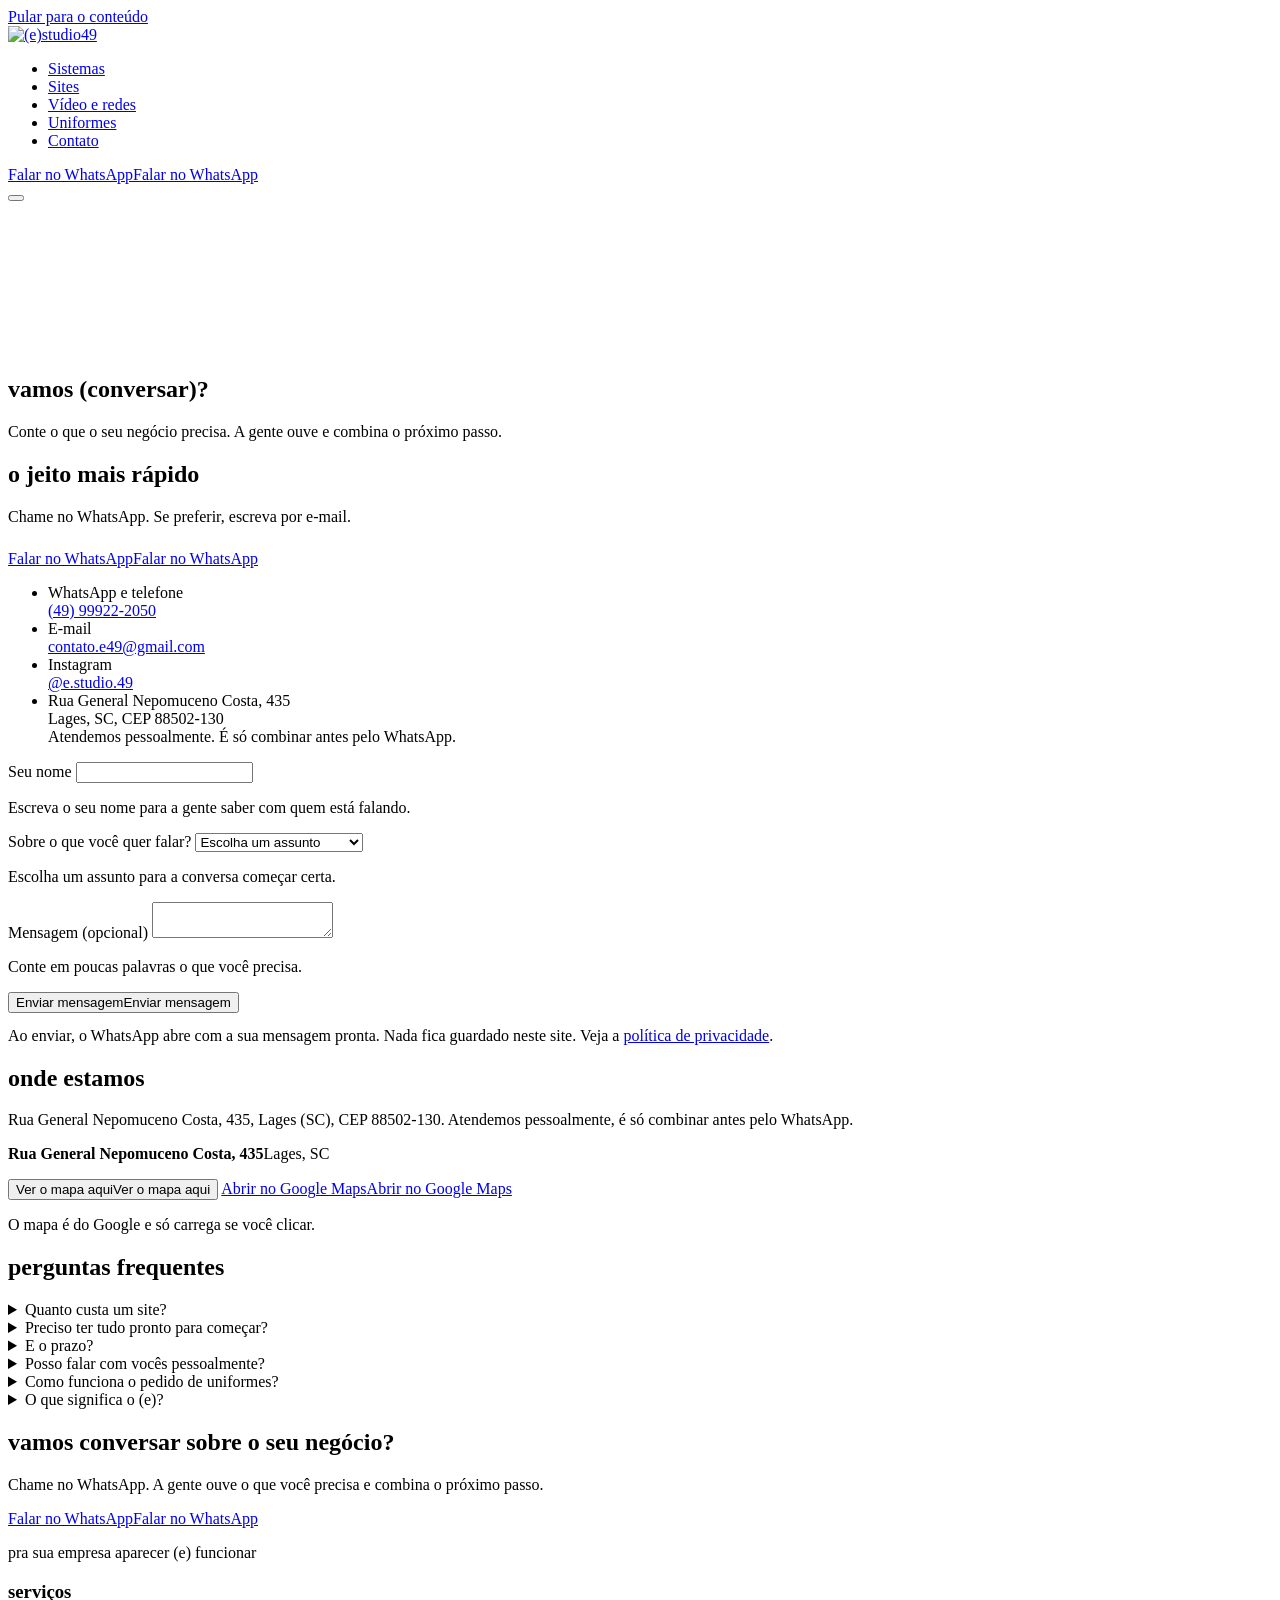
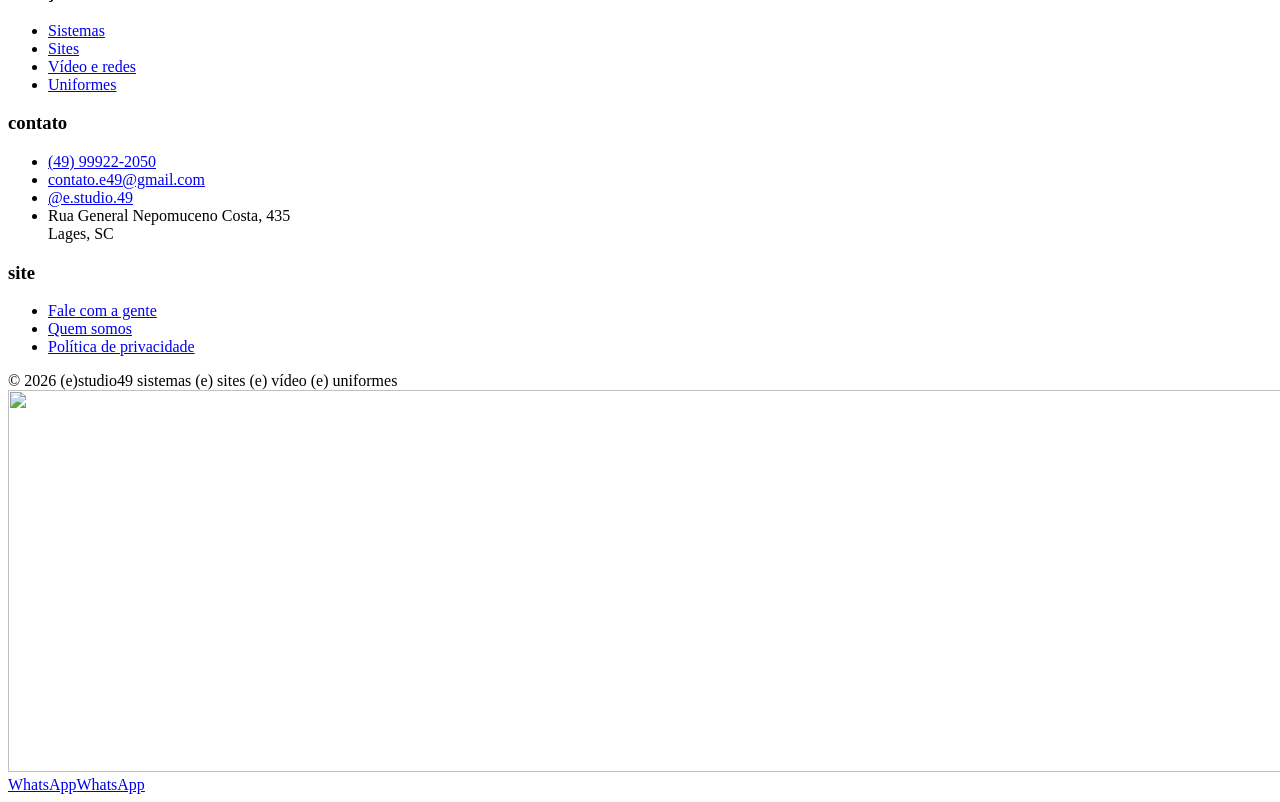
==== contato/index.html @ b7e78e94 "Atualiza o site (2026-11-06 18:24)" ====
<!doctype html>
<html lang="pt-BR">
<head>
<meta charset="utf-8">
<meta name="viewport" content="width=device-width, initial-scale=1">
<title>Fale com a (e)studio49 | WhatsApp, e-mail e Lages (SC)</title>
<meta name="description" content="Fale com a (e)studio49 pelo WhatsApp (49) 99922-2050 ou visite: Rua General Nepomuceno Costa, 435, Lages (SC). Atendimento combinado antes.">
<link rel="canonical" href="https://estudio49.com.br/contato/">
<meta name="theme-color" content="#1C2A3A">
<meta name="color-scheme" content="light">
<meta property="og:type" content="website">
<meta property="og:locale" content="pt_BR">
<meta property="og:site_name" content="(e)studio49">
<meta property="og:title" content="Fale com a (e)studio49 | WhatsApp, e-mail e Lages (SC)">
<meta property="og:description" content="Fale com a (e)studio49 pelo WhatsApp (49) 99922-2050 ou visite: Rua General Nepomuceno Costa, 435, Lages (SC). Atendimento combinado antes.">
<meta property="og:url" content="https://estudio49.com.br/contato/">
<meta property="og:image" content="https://estudio49.com.br/assets/og.png">
<meta property="og:image:width" content="1200">
<meta property="og:image:height" content="630">
<meta name="twitter:card" content="summary_large_image">
<link rel="icon" type="image/svg+xml" href="../assets/logo/e49-simbolo-etiqueta.svg">
<link rel="icon" type="image/png" href="../assets/e49-simbolo-etiqueta.png">
<link rel="apple-touch-icon" href="../assets/e49-simbolo-etiqueta.png">
<link rel="preload" href="../assets/fonts/unbounded-var.woff2" as="font" type="font/woff2" crossorigin>
<link rel="preload" href="../assets/fonts/figtree-var.woff2" as="font" type="font/woff2" crossorigin>
<link rel="stylesheet" href="../css/style.css">
<script>(function(){var d=document.documentElement;d.className+=' js';try{if(!matchMedia('(prefers-reduced-motion: reduce)').matches){if(sessionStorage.getItem('e49tr')){d.className+=' tr-cover'}else if(document.querySelector('meta[name=\"e49-home\"]')&&!sessionStorage.getItem('e49intro')){d.className+=' intro-cover'}}}catch(e){}})()</script>

</head>
<body>
<a class="skip" href="#main">Pular para o conteúdo</a>
<header class="header">
  <div class="hbar">
    <a class="logo" href="../" aria-label="(e)studio49, página inicial"><img src="../assets/logo/e49-horizontal-negativo.svg" alt="(e)studio49" width="124" height="32"></a>
    <nav class="nav" id="menu" aria-label="Principal">
      <ul class="nav-list">
        <li><a href="../sistemas/">Sistemas</a></li>
        <li><a href="../sites/">Sites</a></li>
        <li><a href="../video-e-fotos/">Vídeo e redes</a></li>
        <li><a href="../uniformes/">Uniformes</a></li>
        <li><a href="../contato/" aria-current="page">Contato</a></li>
      </ul>
      <a class="btn btn-main nav-cta" href="https://wa.me/5549999222050?text=Oi!%20Vim%20pelo%20site%20da%20(e)studio49%20e%20quero%20conversar%20sobre%20o%20meu%20neg%C3%B3cio." target="_blank" rel="noopener"><span class="ic ic-whatsapp" aria-hidden="true"></span>Falar no WhatsApp</a>
    </nav>
    <button class="menu-btn" type="button" aria-controls="menu" aria-expanded="false" aria-label="Abrir menu"><span class="ham" aria-hidden="true"><i></i><i></i></span></button>
  </div>
</header>
<div class="trail" aria-hidden="true"><svg xmlns="http://www.w3.org/2000/svg"><path class="t-line" d="M0 0"/></svg></div>
<main id="main">
<section class="page-hero">
  <div class="slash" aria-hidden="true"></div>
  <div class="wrap">
    <h1>vamos <span class="par">(</span>conversar<span class="par">)</span>?</h1>
    <p class="lead">Conte o que o seu negócio precisa. A gente ouve e combina o próximo passo.</p>
  </div>
</section>

<section class="sec-tight">
  <div class="wrap contact">
    <div class="rv">
      <h2 class="h-1">o jeito mais rápido</h2>
      <p class="lead" style="margin-top:16px">Chame no WhatsApp. Se preferir, escreva por e-mail.</p>
      <p style="margin-top:24px"><a class="btn btn-main" href="https://wa.me/5549999222050?text=Oi!%20Vim%20pelo%20site%20da%20(e)studio49%20e%20quero%20conversar%20sobre%20o%20meu%20neg%C3%B3cio." target="_blank" rel="noopener"><span class="ic ic-whatsapp" aria-hidden="true"></span>Falar no WhatsApp</a></p>
      <ul class="ct-list">
        <li><span class="ic ic-phone" aria-hidden="true"></span><span>WhatsApp e telefone<br><a href="https://wa.me/5549999222050?text=Oi!%20Vim%20pelo%20site%20da%20(e)studio49%20e%20quero%20conversar%20sobre%20o%20meu%20neg%C3%B3cio." target="_blank" rel="noopener">(49) 99922-2050</a></span></li>
        <li><span class="ic ic-mail" aria-hidden="true"></span><span>E-mail<br><a href="mailto:contato.e49@gmail.com">contato.e49@gmail.com</a></span></li>
        <li><span class="ic ic-instagram" aria-hidden="true"></span><span>Instagram<br><a href="https://www.instagram.com/e.studio.49/" target="_blank" rel="noopener">@e.studio.49</a></span></li>
        <li><span class="ic ic-pin" aria-hidden="true"></span><span><span class="nw">Rua General Nepomuceno Costa, 435</span><br>Lages, SC, CEP 88502-130<br>Atendemos pessoalmente. É só combinar antes pelo WhatsApp.</span></li>
      </ul>
    </div>
    <form class="form rv" id="contact-form" novalidate>
      <div class="fld">
        <label for="nome">Seu nome</label>
        <input id="nome" name="nome" type="text" autocomplete="name" required>
        <p class="err" role="alert">Escreva o seu nome para a gente saber com quem está falando.</p>
      </div>
      <div class="fld">
        <label for="assunto">Sobre o que você quer falar?</label>
        <select id="assunto" name="assunto" required>
          <option value="">Escolha um assunto</option>
          <option>Sistemas</option>
          <option>Sites</option>
          <option>Vídeo, fotos e Instagram</option>
          <option>Uniformes</option>
          <option>Outro assunto</option>
        </select>
        <p class="err" role="alert">Escolha um assunto para a conversa começar certa.</p>
      </div>
      <div class="fld">
        <label for="mensagem">Mensagem (opcional)</label>
        <textarea id="mensagem" name="mensagem"></textarea>
        <p class="hint">Conte em poucas palavras o que você precisa.</p>
      </div>
      <div>
        <button class="btn btn-main" type="submit"><span class="ic ic-whatsapp" aria-hidden="true"></span>Enviar mensagem</button>
        <p class="hint" style="margin-top:14px">Ao enviar, o WhatsApp abre com a sua mensagem pronta. Nada fica guardado neste site. Veja a <a href="../privacidade/">política de privacidade</a>.</p>
      </div>
    </form>
  </div>
</section>

<section class="sec-tight" id="mapa">
  <div class="wrap">
    <div class="sec-head rv">
      <h2 class="h-1">onde estamos</h2>
      <p class="lead">Rua General Nepomuceno Costa, 435, Lages (SC), CEP 88502-130. Atendemos pessoalmente, é só combinar antes pelo WhatsApp.</p>
    </div>
    <div class="map rv" id="map" data-src="https://www.google.com/maps?q=Rua+General+Nepomuceno+Costa,+435,+Lages+-+SC&amp;output=embed">
      <div class="map-ph">
        <span class="ic ic-pin map-pin" aria-hidden="true"></span>
        <p class="map-ad"><b>Rua General Nepomuceno Costa, 435</b>Lages, SC</p>
        <div class="map-btns">
          <button class="btn btn-main" type="button" data-map-load>Ver o mapa aqui</button>
          <a class="btn btn-ghost" href="https://www.google.com/maps/search/?api=1&amp;query=Rua+General+Nepomuceno+Costa+435+Lages+SC" target="_blank" rel="noopener">Abrir no Google Maps</a>
        </div>
        <p class="hint">O mapa é do Google e só carrega se você clicar.</p>
      </div>
    </div>
  </div>
</section>
<section class="sec">
  <div class="wrap">
    <div class="faq rv">
      <h2 class="h-1">perguntas frequentes</h2>
      <details>
        <summary>Quanto custa um site?<span class="ic ic-plus" aria-hidden="true"></span></summary>
        <div class="ans"><p>A partir de R$ 800. Cada caso é um caso: a gente entende o que você precisa e passa o valor fechado. O pagamento é em duas etapas, 50% na aprovação do briefing e 50% na entrega.</p></div>
      </details>
      <details>
        <summary>Preciso ter tudo pronto para começar?<span class="ic ic-plus" aria-hidden="true"></span></summary>
        <div class="ans"><p>Não. Você chama no WhatsApp, conta o que a empresa faz e a gente organiza junto o que falta para o projeto andar.</p></div>
      </details>
      <details>
        <summary>E o prazo?<span class="ic ic-plus" aria-hidden="true"></span></summary>
        <div class="ans"><p>O prazo é combinado com você antes de começar, de acordo com o que será feito.</p></div>
      </details>
      <details>
        <summary>Posso falar com vocês pessoalmente?<span class="ic ic-plus" aria-hidden="true"></span></summary>
        <div class="ans"><p>Pode. Atendemos pelo WhatsApp e também em Lages (SC). É só combinar antes pelo WhatsApp.</p></div>
      </details>
      <details>
        <summary>Como funciona o pedido de uniformes?<span class="ic ic-plus" aria-hidden="true"></span></summary>
        <div class="ans"><p>O pedido começa em 7 peças. Na <a href="../uniformes/">página de uniformes</a> você monta o pedido, vê o valor na hora e finaliza pelo WhatsApp. O pagamento é com sinal de 50% ou em até 3x sem juros.</p></div>
      </details>
      <details>
        <summary>O que significa o (e)?<span class="ic ic-plus" aria-hidden="true"></span></summary>
        <div class="ans"><p>É o que liga tudo: sites (e) sistemas (e) vídeo (e) redes (e) uniformes (e) o que o seu negócio precisar.</p></div>
      </details>
    </div>
  </div>
</section>
</main>
<footer class="footer band">
  <div class="wrap">
    <div class="foot-cta">
      <h2>vamos conversar sobre o seu negócio?</h2>
      <p>Chame no WhatsApp. A gente ouve o que você precisa e combina o próximo passo.</p>
      <a class="btn btn-main" href="https://wa.me/5549999222050?text=Oi!%20Vim%20pelo%20site%20da%20(e)studio49%20e%20quero%20conversar%20sobre%20o%20meu%20neg%C3%B3cio." target="_blank" rel="noopener"><span class="ic ic-whatsapp" aria-hidden="true"></span>Falar no WhatsApp</a>
    </div>
    <div class="foot-grid">
      <div>
        <p class="sig">pra sua empresa aparecer <span class="par">(e)</span> funcionar</p>
      </div>
      <div>
        <h3>serviços</h3>
        <ul>
          <li><a href="../sistemas/">Sistemas</a></li>
          <li><a href="../sites/">Sites</a></li>
          <li><a href="../video-e-fotos/">Vídeo e redes</a></li>
          <li><a href="../uniformes/">Uniformes</a></li>
        </ul>
      </div>
      <div>
        <h3>contato</h3>
        <ul class="foot-ct">
          <li><span class="ic ic-phone" aria-hidden="true"></span><a href="https://wa.me/5549999222050?text=Oi!%20Vim%20pelo%20site%20da%20(e)studio49%20e%20quero%20conversar%20sobre%20o%20meu%20neg%C3%B3cio." target="_blank" rel="noopener">(49) 99922-2050</a></li>
          <li><span class="ic ic-mail" aria-hidden="true"></span><a href="mailto:contato.e49@gmail.com">contato.e49@gmail.com</a></li>
          <li><span class="ic ic-instagram" aria-hidden="true"></span><a href="https://www.instagram.com/e.studio.49/" target="_blank" rel="noopener">@e.studio.49</a></li>
          <li><span class="ic ic-pin" aria-hidden="true"></span><span><span class="nw">Rua General Nepomuceno Costa, 435</span><br>Lages, SC</span></li>
        </ul>
      </div>
      <div>
        <h3>site</h3>
        <ul>
          <li><a href="../contato/">Fale com a gente</a></li>
          <li><a href="../quem-somos/">Quem somos</a></li>
          <li><a href="../privacidade/">Política de privacidade</a></li>
        </ul>
      </div>
    </div>
    <div class="foot-end">
      <span>&copy; 2026 (e)studio49</span>
      <span>sistemas (e) sites (e) vídeo (e) uniformes</span>
    </div>
  </div>
  <div class="foot-logo" aria-hidden="true"><div class="crop"><img src="../assets/logo/e49-horizontal-negativo.svg" alt="" width="1480" height="382"></div></div>
</footer>
<a class="btn btn-main fab" href="https://wa.me/5549999222050?text=Oi!%20Vim%20pelo%20site%20da%20(e)studio49%20e%20quero%20conversar%20sobre%20o%20meu%20neg%C3%B3cio." target="_blank" rel="noopener" aria-label="Falar no WhatsApp"><span class="ic ic-whatsapp" aria-hidden="true"></span>WhatsApp</a>
<script src="../js/edits.js"></script>
<script src="../js/fx.js" defer></script>
<script src="../js/main.js" defer></script>
</body>
</html>
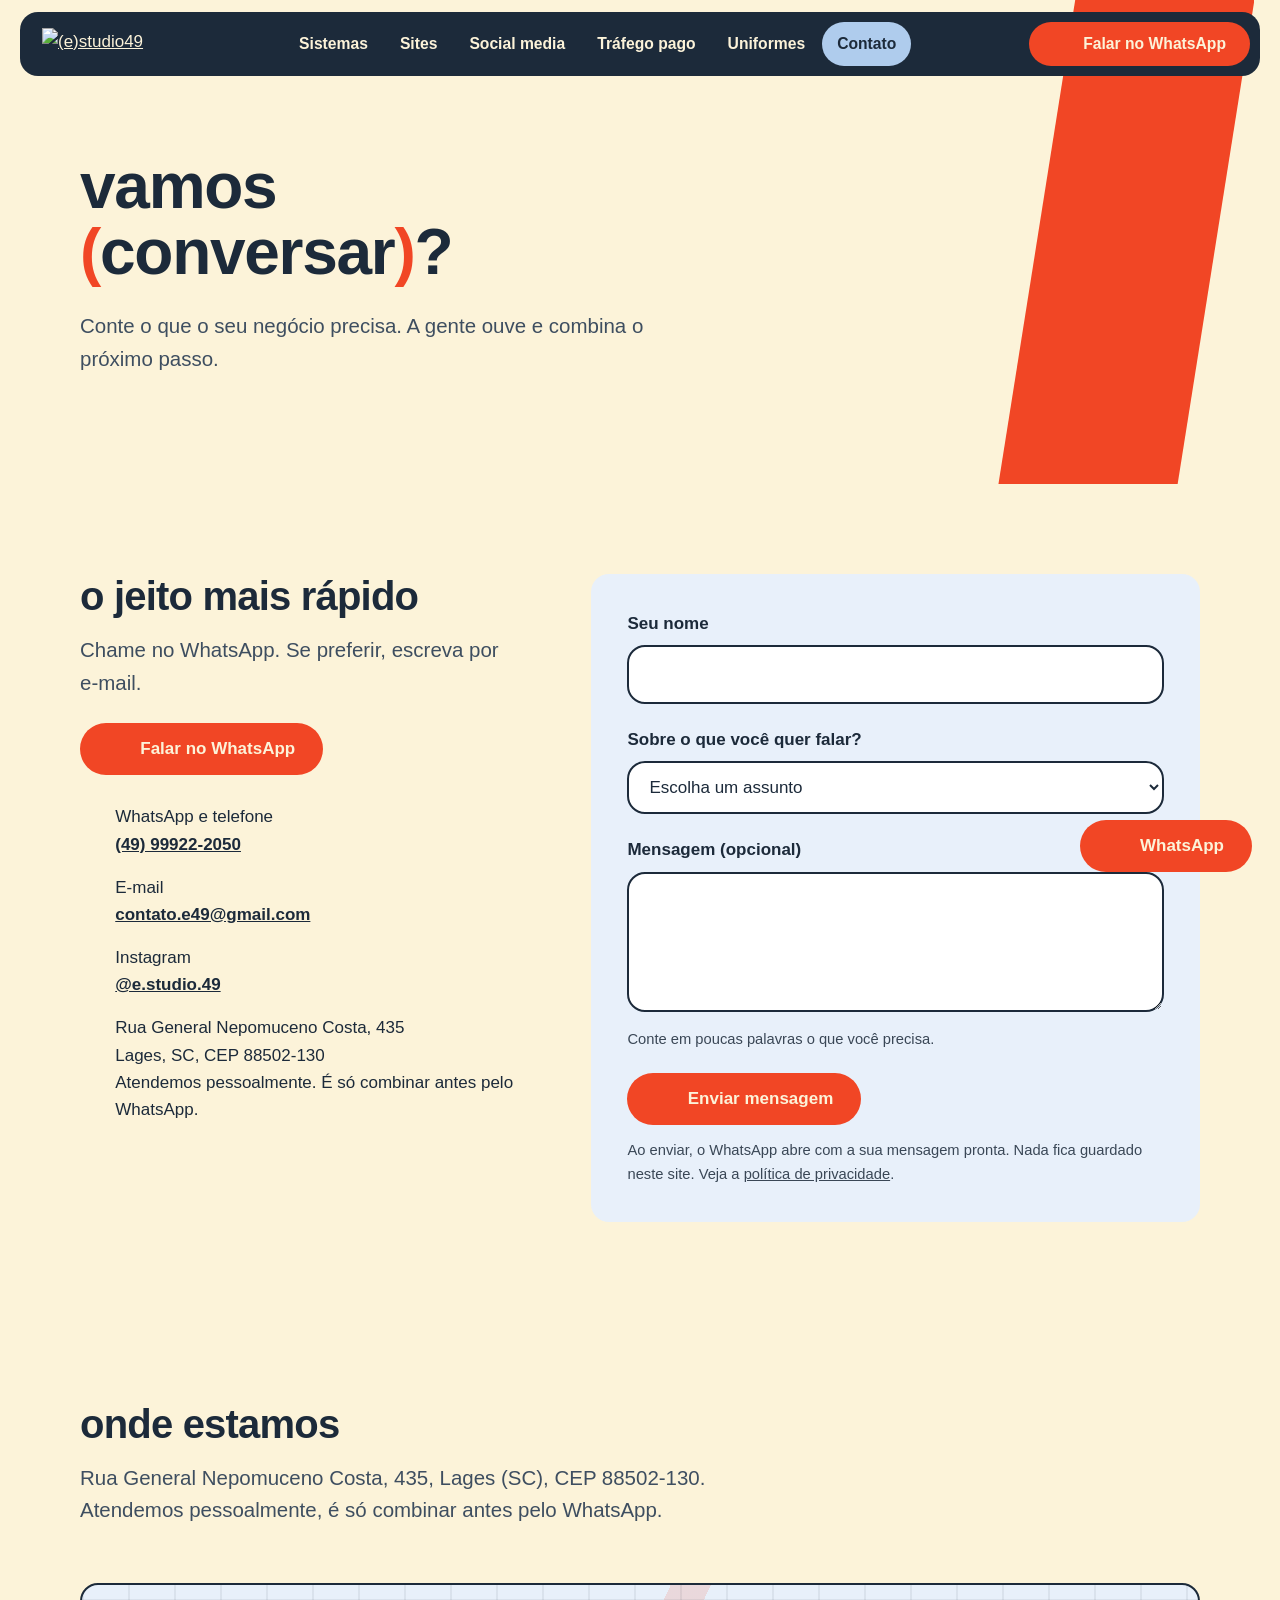
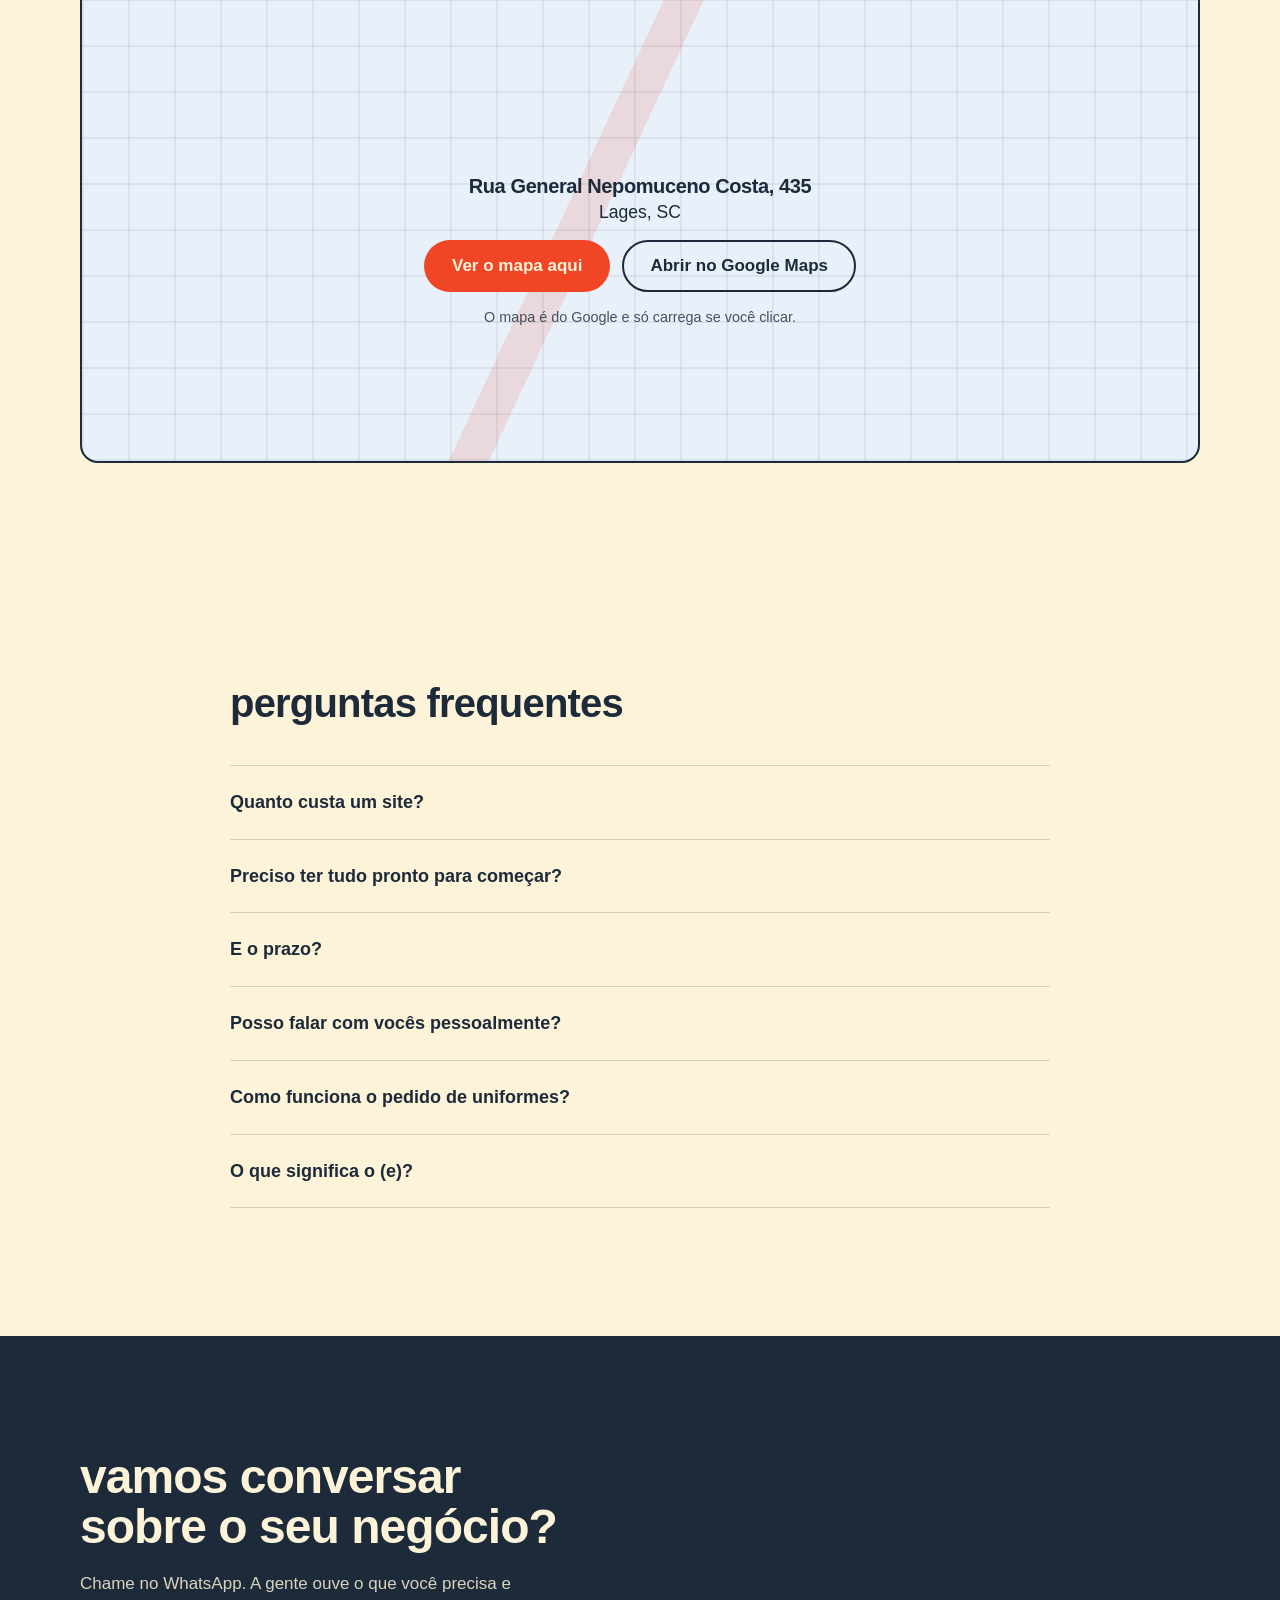
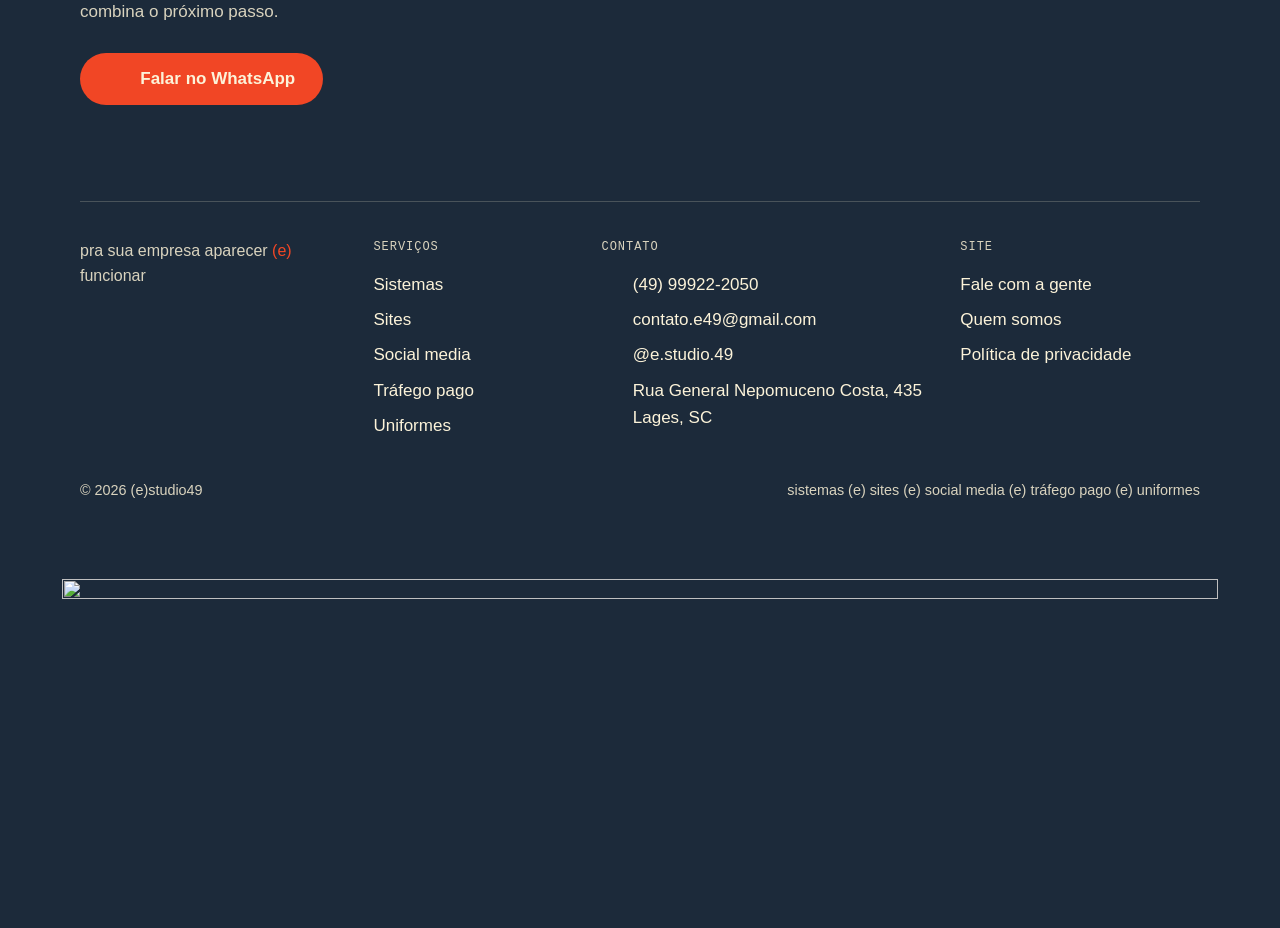
==== commit 09789974: "Atualiza o site (2026-11-10 15:11)" ====
--- a/contato/index.html
+++ b/contato/index.html
@@ -36,7 +36,8 @@
       <ul class="nav-list">
         <li><a href="../sistemas/">Sistemas</a></li>
         <li><a href="../sites/">Sites</a></li>
-        <li><a href="../video-e-fotos/">Vídeo e redes</a></li>
+        <li><a href="../social-media/">Social media</a></li>
+        <li><a href="../trafego-pago/">Tráfego pago</a></li>
         <li><a href="../uniformes/">Uniformes</a></li>
         <li><a href="../contato/" aria-current="page">Contato</a></li>
       </ul>
@@ -80,7 +81,8 @@
           <option value="">Escolha um assunto</option>
           <option>Sistemas</option>
           <option>Sites</option>
-          <option>Vídeo, fotos e Instagram</option>
+          <option>Social media</option>
+          <option>Tráfego pago</option>
           <option>Uniformes</option>
           <option>Outro assunto</option>
         </select>
@@ -144,7 +146,7 @@
       </details>
       <details>
         <summary>O que significa o (e)?<span class="ic ic-plus" aria-hidden="true"></span></summary>
-        <div class="ans"><p>É o que liga tudo: sites (e) sistemas (e) vídeo (e) redes (e) uniformes (e) o que o seu negócio precisar.</p></div>
+        <div class="ans"><p>É o que liga tudo: sites (e) sistemas (e) social media (e) tráfego pago (e) uniformes (e) o que o seu negócio precisar.</p></div>
       </details>
     </div>
   </div>
@@ -166,7 +168,8 @@
         <ul>
           <li><a href="../sistemas/">Sistemas</a></li>
           <li><a href="../sites/">Sites</a></li>
-          <li><a href="../video-e-fotos/">Vídeo e redes</a></li>
+          <li><a href="../social-media/">Social media</a></li>
+          <li><a href="../trafego-pago/">Tráfego pago</a></li>
           <li><a href="../uniformes/">Uniformes</a></li>
         </ul>
       </div>
@@ -190,7 +193,7 @@
     </div>
     <div class="foot-end">
       <span>&copy; 2026 (e)studio49</span>
-      <span>sistemas (e) sites (e) vídeo (e) uniformes</span>
+      <span>sistemas (e) sites (e) social media (e) tráfego pago (e) uniformes</span>
     </div>
   </div>
   <div class="foot-logo" aria-hidden="true"><div class="crop"><img src="../assets/logo/e49-horizontal-negativo.svg" alt="" width="1480" height="382"></div></div>
--- a/css/style.css
+++ b/css/style.css
@@ -0,0 +1,605 @@
+/* (e)studio49 - site institucional. Fonte da verdade: context/brandbook-e49.md.
+   Formas: botões e tags em pílula; cartões, campos e painéis com raio 18px. Uma regra só, em todo o site. */
+
+@font-face { font-family: "Unbounded"; font-style: normal; font-weight: 600 800; font-display: swap; src: url("../assets/fonts/unbounded-var.woff2") format("woff2"); }
+@font-face { font-family: "Figtree"; font-style: normal; font-weight: 400 700; font-display: swap; src: url("../assets/fonts/figtree-var.woff2") format("woff2"); }
+@font-face { font-family: "DM Mono"; font-style: normal; font-weight: 400; font-display: swap; src: url("../assets/fonts/dmmono-400.woff2") format("woff2"); }
+@font-face { font-family: "DM Mono"; font-style: normal; font-weight: 500; font-display: swap; src: url("../assets/fonts/dmmono-500.woff2") format("woff2"); }
+
+:root {
+  --e49-nata: #FCF3D9;
+  --e49-brasa: #F14625;
+  --e49-brasa-escura: #C93A1B;
+  --e49-serra: #1C2A3A;
+  --e49-serra-profunda: #151E2A;
+  --e49-geada: #AFCCED;
+  --e49-geada-clara: #E8F0FA;
+  --e49-titulo: "Unbounded", "Arial Black", sans-serif;
+  --e49-texto: "Figtree", "Segoe UI", sans-serif;
+  --e49-apoio: "DM Mono", ui-monospace, monospace;
+  --e49-raio: 18px;
+  --e49-raio-pill: 999px;
+
+  --bg: var(--e49-nata);
+  --fg: var(--e49-serra);
+  --muted: #3E4E60;
+  --line: rgba(28, 42, 58, .18);
+  --surface: var(--e49-geada-clara);
+  --link: var(--e49-brasa-escura);
+  --on-band-muted: #D9D3BE;
+
+  --header-h: 76px;
+  --maxw: 1200px;
+  --gutter: clamp(16px, 4vw, 40px);
+  --ease: cubic-bezier(.16, 1, .3, 1);
+  --spring: cubic-bezier(.34, 1.56, .64, 1);
+}
+
+*, *::before, *::after { box-sizing: border-box; }
+html { -webkit-text-size-adjust: 100%; scroll-behavior: smooth; scroll-padding-top: calc(var(--header-h) + 16px); color-scheme: light; }
+html.menu-open { overflow: hidden; }
+body { margin: 0; background: var(--bg); color: var(--fg); font-family: var(--e49-texto); font-size: 1.0625rem; line-height: 1.6; -webkit-font-smoothing: antialiased; text-rendering: optimizeLegibility; overflow-x: clip; }
+img, svg { display: block; max-width: 100%; }
+a { color: inherit; }
+p { margin: 0 0 1em; }
+h1, h2, h3 { margin: 0; font-family: var(--e49-titulo); text-transform: lowercase; letter-spacing: -.02em; }
+ul { margin: 0; padding: 0; list-style: none; }
+:focus-visible { outline: 3px solid var(--fg); outline-offset: 3px; border-radius: 6px; }
+.band :focus-visible, .header :focus-visible { outline-color: var(--e49-nata); }
+.skip { position: absolute; left: -999px; top: 8px; z-index: 80; background: var(--e49-nata); color: var(--e49-serra); padding: 10px 16px; border-radius: var(--e49-raio-pill); }
+.skip:focus { left: 8px; }
+.wrap { width: 100%; max-width: var(--maxw); margin-inline: auto; padding-inline: var(--gutter); }
+.sr { position: absolute; width: 1px; height: 1px; overflow: hidden; clip: rect(0 0 0 0); white-space: nowrap; }
+
+/* ícones (Phosphor) colorizados por currentColor */
+.ic { display: inline-block; width: 1.25em; height: 1.25em; background: currentColor; -webkit-mask: var(--i) center / contain no-repeat; mask: var(--i) center / contain no-repeat; flex: none; }
+.ic-whatsapp { --i: url("../assets/icons/whatsapp.svg"); }
+.ic-arrow { --i: url("../assets/icons/arrow.svg"); }
+.ic-check { --i: url("../assets/icons/check.svg"); }
+.ic-plus { --i: url("../assets/icons/plus.svg"); }
+.ic-minus { --i: url("../assets/icons/minus.svg"); }
+.ic-mail { --i: url("../assets/icons/mail.svg"); }
+.ic-pin { --i: url("../assets/icons/pin.svg"); }
+.ic-phone { --i: url("../assets/icons/phone.svg"); }
+.ic-play { --i: url("../assets/icons/play.svg"); }
+.ic-instagram { --i: url("../assets/icons/instagram.svg"); }
+
+/* botões: etiqueta em pílula, com o texto girando no hover */
+.btn { display: inline-flex; align-items: center; justify-content: center; gap: .6em; white-space: nowrap; min-height: 52px; padding: 0 26px; border-radius: var(--e49-raio-pill); border: 2px solid transparent; font-family: var(--e49-texto); font-weight: 700; font-size: 1.0625rem; text-decoration: none; cursor: pointer; transition: transform .3s var(--ease), background-color .25s, color .25s, border-color .25s; }
+.btn:active { transform: translateY(1px) scale(.97); }
+.btn .ic { width: 1.3em; height: 1.3em; }
+.btn .bt { position: relative; display: inline-block; overflow: hidden; height: 1.3em; line-height: 1.3; }
+.btn .bt > span { display: block; transition: transform .5s var(--ease); }
+.btn .bt > span + span { position: absolute; left: 0; top: 100%; }
+.btn:hover .bt > span { transform: translateY(-100%); }
+.btn-main { background: var(--e49-brasa); color: var(--e49-nata); }
+.btn-main:hover { background: var(--e49-brasa-escura); }
+.btn-ghost { border-color: currentColor; background: transparent; color: inherit; }
+.btn-ghost:hover { background: var(--fg); color: var(--bg); border-color: var(--fg); }
+.band .btn-ghost:hover { background: var(--e49-nata); color: var(--e49-serra); border-color: var(--e49-nata); }
+
+.tag { display: inline-block; font-family: var(--e49-apoio); font-weight: 500; font-size: .75rem; letter-spacing: .08em; text-transform: uppercase; padding: 6px 12px; border-radius: var(--e49-raio-pill); border: 1px solid currentColor; }
+.par { color: var(--e49-brasa); font-style: normal; }
+.hl { color: var(--e49-brasa); }
+.page-hero .hl { color: var(--e49-brasa-escura); }
+
+/* menu flutuante em Serra */
+.header { position: fixed; top: 12px; left: 12px; right: 12px; z-index: 60; transition: transform .55s var(--ease); }
+.header.is-hidden { transform: translateY(calc(-100% - 90px)); }
+html.menu-open .header { transform: none; }
+.hbar { position: relative; max-width: 1240px; margin-inline: auto; height: 64px; display: grid; grid-template-columns: auto 1fr auto; align-items: center; gap: 16px; padding: 0 10px 0 22px; background: var(--e49-serra); color: var(--e49-nata); border-radius: var(--e49-raio); }
+.logo { display: block; flex: none; position: relative; z-index: 3; }
+.logo img { height: 32px; width: auto; }
+.nav { display: contents; }
+.nav-list { display: flex; justify-content: center; gap: 2px; }
+.nav-list a { display: block; text-decoration: none; font-weight: 600; font-size: .98rem; padding: 9px 15px; border-radius: var(--e49-raio-pill); white-space: nowrap; transition: background-color .25s, color .25s; }
+.nav-list a:hover { background: rgba(252, 243, 217, .12); }
+.nav-list a[aria-current="page"] { background: var(--e49-geada); color: var(--e49-serra); }
+.nav-cta { min-height: 44px; padding: 0 22px; font-size: .98rem; }
+.menu-btn { display: none; position: relative; z-index: 3; width: 52px; height: 52px; border: 0; background: none; color: inherit; border-radius: var(--e49-raio-pill); cursor: pointer; align-items: center; justify-content: center; }
+.ham { display: grid; gap: 8px; width: 32px; }
+.ham i { display: block; height: 2px; background: currentColor; transition: transform .45s var(--ease); }
+html.menu-open .ham i:first-child { transform: translateY(5px) rotate(45deg); }
+html.menu-open .ham i:last-child { transform: translateY(-5px) rotate(-45deg); }
+
+@media (max-width: 1099px) {
+  .hbar { grid-template-columns: 1fr auto; }
+  .menu-btn { display: inline-flex; }
+  .nav { display: flex; position: fixed; inset: 0; z-index: 2; flex-direction: column; justify-content: center; gap: 28px; padding: 96px var(--gutter) 40px; background: var(--e49-serra); clip-path: inset(0 0 100% 0); visibility: hidden; transition: clip-path .7s var(--ease), visibility 0s .7s; }
+  html.menu-open .nav { clip-path: inset(0); visibility: visible; transition-delay: 0s; }
+  .nav-list { flex-direction: column; gap: 6px; justify-content: flex-start; }
+  .nav-list a { font-family: var(--e49-titulo); text-transform: lowercase; font-weight: 700; font-size: clamp(1.8rem, 8vw, 2.6rem); letter-spacing: -.03em; padding: 6px 0; border-radius: 0; opacity: 0; transform: translateY(24px); transition: opacity .5s, transform .6s var(--ease), color .25s; }
+  .nav-list a:hover { background: none; color: var(--e49-brasa); }
+  .nav-list a[aria-current="page"] { background: none; color: var(--e49-geada); }
+  html.menu-open .nav-list a { opacity: 1; transform: none; }
+  html.menu-open .nav-list li:nth-child(1) a { transition-delay: .15s; }
+  html.menu-open .nav-list li:nth-child(2) a { transition-delay: .2s; }
+  html.menu-open .nav-list li:nth-child(3) a { transition-delay: .25s; }
+  html.menu-open .nav-list li:nth-child(4) a { transition-delay: .3s; }
+  html.menu-open .nav-list li:nth-child(5) a { transition-delay: .35s; }
+  .nav-cta { align-self: flex-start; min-height: 52px; padding: 0 26px; font-size: 1.0625rem; }
+}
+
+/* botão fixo de WhatsApp */
+.fab { position: fixed; right: clamp(14px, 3vw, 28px); bottom: clamp(14px, 3vw, 28px); z-index: 40; transition: opacity .3s, translate .4s var(--ease), transform .3s var(--ease), background-color .25s; }
+.fab.is-off { opacity: 0; translate: 0 24px; pointer-events: none; }
+
+/* seções */
+.band { background: var(--e49-serra); color: var(--e49-nata); }
+.sec { padding-block: clamp(72px, 10vw, 140px); }
+.sec-tight { padding-block: clamp(56px, 7vw, 96px); }
+.lead { font-size: clamp(1.125rem, 1.6vw, 1.3125rem); max-width: 56ch; color: var(--muted); }
+.h-1 { font-size: clamp(1.75rem, 3.4vw, 2.5rem); line-height: 1.1; font-weight: 700; }
+.h-2 { font-size: clamp(1.25rem, 2vw, 1.5rem); line-height: 1.2; font-weight: 600; }
+.sec-head { max-width: 760px; margin-bottom: clamp(32px, 5vw, 56px); }
+.sec-head p { margin: 16px 0 0; }
+
+/* hero */
+.hero { position: relative; overflow: hidden; padding: calc(var(--header-h) + clamp(28px, 5vw, 64px)) 0 clamp(40px, 5vw, 72px); }
+.hero .wrap { position: relative; display: grid; grid-template-columns: repeat(12, 1fr); column-gap: 24px; row-gap: 28px; align-items: center; }
+.hero h1 { grid-column: 1 / span 6; grid-row: 1; align-self: end; font-size: clamp(2.1rem, 3.5vw, 3.05rem); line-height: 1.04; font-weight: 800; }
+.hero h1 .l { display: block; }
+.hero-body { grid-column: 1 / span 6; grid-row: 2; align-self: start; }
+.hero-body p { font-size: clamp(1.125rem, 1.5vw, 1.25rem); color: var(--muted); max-width: 40ch; margin-bottom: 28px; }
+.cta-row { display: flex; flex-wrap: wrap; gap: 12px; }
+.hero .stage { grid-column: 7 / span 6; grid-row: 1 / span 2; margin-right: 0; padding-bottom: 6%; }
+/* hero: o estúdio no centro e as soluções em volta */
+.orbit { position: relative; width: min(100%, 540px); aspect-ratio: 1; margin-inline: auto; --px: 0; --py: 0; }
+.orbit::before, .orbit::after { content: ""; position: absolute; border-radius: 50%; border: 2px solid var(--fg); }
+.orbit::before { inset: 6%; opacity: .12; }
+.orbit::after { inset: 22%; opacity: .22; border-style: dashed; animation: spin 80s linear infinite; }
+@keyframes spin { to { transform: rotate(360deg); } }
+.o-core { position: absolute; left: 50%; top: 50%; width: 34%; rotate: -6deg; translate: calc(-50% + var(--px) * -10px) calc(-50% + var(--py) * -8px); transition: translate .6s var(--ease); z-index: 1; }
+.o-core img { width: 100%; height: auto; border-radius: 22%; }
+.o-pill { position: absolute; z-index: 2; display: inline-flex; align-items: center; padding: .62em 1.3em; border-radius: var(--e49-raio-pill); font-family: var(--e49-titulo); font-weight: 700; font-size: clamp(.95rem, 1.45vw, 1.2rem); letter-spacing: -.02em; text-transform: lowercase; text-decoration: none; white-space: nowrap; rotate: var(--rot, 0deg); translate: calc(var(--px) * var(--mx, 12) * 1px) calc(var(--py) * var(--my, 10) * 1px); transition: translate .6s var(--ease), scale .35s var(--ease), background-color .25s, color .25s; animation: float var(--dur, 7s) ease-in-out infinite alternate; }
+.o-pill:hover { scale: 1.07; }
+@keyframes float { from { transform: translateY(-6px); } to { transform: translateY(9px); } }
+.o-1 { left: 1%; top: 20%; background: var(--e49-serra); color: var(--e49-nata); --rot: -7deg; --dur: 7s; --mx: -14; font-size: clamp(1.1rem, 1.9vw, 1.5rem); }
+.o-2 { right: 0; top: 12%; background: var(--e49-brasa-escura); color: var(--e49-nata); --rot: 6deg; --dur: 8s; --my: 16; }
+.o-3 { left: -2%; top: 62%; background: var(--e49-geada); color: var(--e49-serra); --rot: 5deg; --dur: 6.5s; --mx: -18; }
+.o-4 { right: 3%; top: 57%; background: var(--e49-nata); color: var(--e49-serra); border: 2px solid var(--e49-serra); --rot: -5deg; --dur: 7.5s; --my: -14; }
+.o-5 { left: 31%; top: 85%; background: var(--e49-geada-clara); color: var(--e49-serra); border: 2px solid var(--e49-serra); --rot: 3deg; --dur: 9s; }
+.hero .orbit { grid-column: 7 / span 6; grid-row: 1 / span 2; }
+@media (max-width: 899px) { .hero .orbit { grid-column: 1; grid-row: auto; margin: 28px auto 8px; } }
+@media (prefers-reduced-motion: reduce) { .orbit::after, .o-pill { animation: none; } }
+.slash { position: absolute; z-index: 0; background: var(--e49-brasa); clip-path: polygon(30% 0, 100% 0, 70% 100%, 0 100%); pointer-events: none; }
+.hero .slash { right: 3%; top: 0; width: 20%; height: 100%; }
+.hero .wrap > * { position: relative; z-index: 1; }
+@media (max-width: 899px) {
+  .hero .wrap { grid-template-columns: 1fr; }
+  .hero h1, .hero-body, .hero .stage { grid-column: 1; grid-row: auto; }
+  .hero .stage { margin: 28px 0 9%; }
+  .hero .slash { width: 34%; right: -4%; top: 0; bottom: auto; height: 100%; }
+  /* no celular o site abre direto no banner: ícone animado e as soluções (o título fica só para leitores de tela) */
+  .hero h1 { position: absolute; width: 1px; height: 1px; margin: 0; overflow: hidden; clip: rect(0 0 0 0); white-space: nowrap; }
+  .hero-body { display: none; }
+  .hero .orbit { margin: 6px auto 0; }
+}
+
+/* aparelhos: molduras em CSS, telas em JPEG */
+.stage { position: relative; width: 100%; max-width: 760px; margin-inline: auto; --px: 0; --py: 0; }
+.mac { position: relative; transition: transform .6s var(--ease); transform: translate3d(calc(var(--px) * -9px), calc(var(--py) * -7px), 0); }
+.mac-lid { position: relative; background: #0b0c0f; border-radius: 2.4% 2.4% .5% .5% / 3.8% 3.8% .9% .9%; padding: 1.8% 1.8% 2.2%; }
+.mac-lid::before { content: ""; position: absolute; top: .85%; left: 50%; width: 1%; aspect-ratio: 1; transform: translateX(-50%); border-radius: 50%; background: #1b1d23; }
+.mac-screen { position: relative; aspect-ratio: 16 / 10; overflow: hidden; border-radius: .6% / 1%; background: #fff; }
+.mac-base { position: relative; width: 112%; margin-left: -6%; aspect-ratio: 112 / 3.2; background: linear-gradient(180deg, #f1f2f5 0%, #cfd2d8 40%, #9da1aa 100%); border-radius: 0 0 4% 4% / 0 0 100% 100%; }
+.mac-base::before { content: ""; position: absolute; left: 50%; top: 0; width: 16%; height: 42%; transform: translateX(-50%); background: linear-gradient(180deg, #aeb2ba, #c8cbd2); border-radius: 0 0 999px 999px / 0 0 100% 100%; }
+.phone-wrap { position: absolute; right: 0; bottom: -3%; width: 24%; transition: transform .6s var(--ease); transform: translate3d(calc(var(--px) * 15px), calc(var(--py) * 11px), 0); }
+.phone { position: relative; aspect-ratio: 9 / 19; background: #0b0c0f; border-radius: 15% / 7%; padding: 3.4%; }
+.phone-screen { position: relative; width: 100%; height: 100%; overflow: hidden; border-radius: 12% / 5.5%; background: #fff; }
+.phone-screen::before { content: ""; position: absolute; z-index: 2; top: 2.2%; left: 50%; width: 30%; height: 3%; transform: translateX(-50%); border-radius: 99px; background: #0b0c0f; }
+.screen { position: absolute; inset: 0; opacity: 0; transition: opacity .7s ease; }
+.screen.on { opacity: 1; }
+.shot { display: block; width: 100%; height: auto; will-change: transform; }
+.phone .shot { --shift: .61; }
+.screen.on .shot { animation: browse 26s ease-in-out infinite alternate; }
+.phone .screen.on .shot { animation-duration: 30s; animation-delay: -6s; }
+.is-paused .shot { animation-play-state: paused !important; }
+@keyframes browse { 0%, 10% { transform: translateY(0); } 90%, 100% { transform: translateY(calc(var(--shift) * -100%)); } }
+.shot-static { display: block; width: 100%; height: auto; transform: translateY(calc(var(--off, 0) * -1%)); }
+.chip { position: absolute; z-index: 3; padding: 9px 16px; border-radius: var(--e49-raio-pill); background: var(--e49-geada); color: var(--e49-serra); font-weight: 700; font-size: .92rem; white-space: nowrap; transition: transform .6s var(--ease); }
+.chip.c1 { left: 3%; top: -5%; transform: translate3d(calc(var(--px) * 20px), calc(var(--py) * 14px), 0); }
+.chip.c2 { left: 6%; bottom: 8%; transform: translate3d(calc(var(--px) * 26px), calc(var(--py) * 18px), 0); }
+.chip.c3 { right: 24%; top: -5%; background: var(--e49-serra); color: var(--e49-nata); transform: translate3d(calc(var(--px) * 14px), calc(var(--py) * 20px), 0); }
+@media (max-width: 899px) {
+  .chip { font-size: .8rem; padding: 7px 12px; }
+  .chip.c3 { display: none; }
+  .phone-wrap { right: 0; bottom: -2%; width: 26%; }
+}
+
+/* texto grande com adesivos */
+.statement { padding-block: clamp(72px, 10vw, 150px) clamp(48px, 6vw, 90px); }
+.display { font-size: clamp(2.4rem, 7.2vw, 6.4rem); line-height: .98; letter-spacing: -.05em; font-weight: 800; text-transform: lowercase; }
+.display .row { display: flex; flex-wrap: wrap; align-items: center; column-gap: .22em; }
+.display .wd { display: inline-block; overflow: hidden; padding-bottom: .14em; margin-bottom: -.14em; }
+.display .wd > span { display: inline-block; }
+.display .hl { color: var(--e49-brasa); }
+.stk { display: inline-flex; align-items: center; justify-content: center; rotate: var(--r, 0deg); }
+.stk-tile img { width: .92em; height: auto; border-radius: .18em; }
+.stk-pill { background: var(--e49-brasa); color: var(--e49-nata); border-radius: var(--e49-raio-pill); padding: .02em .36em .1em; font-size: .78em; line-height: 1.1; letter-spacing: -.04em; }
+.statement .sub { max-width: 54ch; margin-top: clamp(28px, 4vw, 48px); }
+.diffs { display: grid; grid-template-columns: repeat(3, 1fr); gap: clamp(24px, 4vw, 64px); margin-top: clamp(48px, 7vw, 96px); }
+.diffs li { border-top: 2px solid var(--fg); padding-top: 20px; }
+.diffs h3 { margin-bottom: 10px; }
+.diffs p { margin: 0; color: var(--muted); max-width: 38ch; }
+@media (max-width: 719px) { .diffs { grid-template-columns: 1fr; gap: 28px; } }
+
+/* serviços: cartões que correm na horizontal ao rolar */
+.hs { position: relative; }
+.hs-sticky { padding: clamp(40px, 6vw, 96px) 0; }
+.hs-head { margin-bottom: clamp(24px, 3vw, 40px); }
+.hs-track { display: flex; gap: clamp(16px, 2vw, 28px); width: auto; overflow-x: auto; scroll-snap-type: x mandatory; padding: 28px max(var(--gutter), calc((100% - var(--maxw)) / 2 + var(--gutter))); scrollbar-width: none; }
+.hs-track::-webkit-scrollbar { display: none; }
+.hs-card { flex: none; scroll-snap-align: center; position: relative; display: flex; flex-direction: column; gap: 22px; width: clamp(290px, 31vw, 440px); min-height: clamp(420px, 60dvh, 540px); padding: clamp(24px, 2.4vw, 36px); border-radius: var(--e49-raio); text-decoration: none; overflow: hidden; rotate: var(--rot, 0deg); translate: 0 var(--dy, 0); transition: rotate .6s var(--ease), translate .6s var(--ease); }
+.hs-card:hover { rotate: 0deg; translate: 0 -8px; }
+.hs-card h3 { font-size: clamp(1.4rem, 2.2vw, 1.9rem); line-height: 1.1; font-weight: 700; max-width: 14ch; }
+.hs-card p { margin: 10px 0 0; max-width: 32ch; }
+.hs-card .foot { display: flex; justify-content: space-between; align-items: center; gap: 12px; margin-top: auto; flex-wrap: wrap; }
+.hs-card .go { display: inline-flex; align-items: center; gap: 8px; font-weight: 700; }
+.hs-card .go .ic { transition: transform .35s var(--ease); }
+.hs-card:hover .go .ic { transform: translate(3px, -3px); }
+.hs-card .price { font-family: var(--e49-apoio); font-weight: 500; font-size: .9rem; }
+.hs-1 { width: clamp(320px, 42vw, 600px); background: var(--e49-serra); color: var(--e49-nata); --rot: -1.4deg; }
+.hs-1 p { color: var(--on-band-muted); }
+.hs-1 h3 { font-size: clamp(1.7rem, 3vw, 2.5rem); }
+.hs-2 { background: var(--e49-brasa); color: var(--e49-nata); --rot: 1.2deg; --dy: 22px; }
+.hs-2 p, .hs-2 .go, .hs-2 .price { font-size: 1.1875rem; font-weight: 700; }
+.hs-3 { background: var(--e49-geada); color: var(--e49-serra); --rot: -1deg; }
+.hs-3 p { color: #2C3C4E; }
+.hs-4 { border: 2px solid var(--fg); color: var(--fg); --rot: 1.5deg; --dy: 18px; }
+.hs-4 p { color: var(--muted); }
+.art { flex: 1; display: flex; align-items: center; min-height: 0; }
+.art-pills { display: flex; flex-wrap: wrap; gap: 10px; }
+.art-pills li { display: inline-flex; align-items: center; gap: 8px; padding: 9px 16px; border-radius: var(--e49-raio-pill); border: 1.5px solid rgba(252, 243, 217, .4); font-weight: 600; }
+.art-pills .ic { color: var(--e49-brasa); width: 1.1em; height: 1.1em; }
+.art-browser { width: 100%; border-radius: 12px; overflow: hidden; background: var(--e49-nata); }
+.art-browser::before { content: ""; display: block; height: 14px; background: var(--e49-nata); border-bottom: 1px solid rgba(28, 42, 58, .15); }
+.art-browser img { width: 100%; height: auto; aspect-ratio: 16 / 9; object-fit: cover; object-position: top; }
+.art-media { display: grid; gap: 18px; width: 100%; }
+.art-play { width: 96px; height: 96px; border-radius: 50%; background: var(--e49-serra); color: var(--e49-nata); display: grid; place-items: center; }
+.art-play .ic { width: 38px; height: 38px; margin-left: 4px; }
+.art-media .art-pills li { border-color: rgba(28, 42, 58, .45); }
+.art-media .art-pills .ic { color: var(--e49-serra); }
+
+.art-tee { justify-content: center; }
+@media (max-width: 719px) { .hs-card, .hs-1 { width: 80vw; min-height: 440px; } }
+
+/* a rolagem vertical vira horizontal (só onde o navegador suporta e a pessoa aceita movimento) */
+@supports (animation-timeline: view()) {
+  @media (prefers-reduced-motion: no-preference) {
+    .hs { height: 270vh; view-timeline: --hs block; }
+    .hs-sticky { position: sticky; top: 0; height: 100dvh; overflow: hidden; container-type: inline-size; display: flex; flex-direction: column; justify-content: center; padding-top: calc(var(--header-h) + 8px); padding-bottom: clamp(36px, 7dvh, 72px); }
+    .hs-head { margin-bottom: 0; }
+    .hs-track { width: max-content; overflow: visible; scroll-snap-type: none; padding-inline: max(var(--gutter), calc((100cqw - var(--maxw)) / 2 + var(--gutter))); animation: pan linear both; animation-timeline: --hs; animation-range: cover 30.3% cover 69.7%; }
+    .hs-track { padding-block: 14px; }
+    .hs-card { min-height: clamp(340px, 48dvh, 500px); }
+    @media (max-width: 719px) { .hs-card, .hs-1 { min-height: 0; } .hs-head .lead { display: none; } .hs-card { gap: 14px; } }
+    @media (max-height: 720px) { .hs-head .lead, .hs-card .art { display: none; } .hs-card { min-height: 0; } }
+    @keyframes pan { from { transform: translateX(0); } to { transform: translateX(calc(100cqw - 100%)); } }
+  }
+}
+
+/* vitrine rolável: três exemplos de sites */
+.sc { position: relative; }
+.sc-sticky { position: sticky; top: var(--header-h); min-height: calc(100dvh - var(--header-h)); display: grid; grid-template-columns: 5fr 7fr; gap: clamp(32px, 5vw, 80px); align-items: center; padding-block: clamp(32px, 5vh, 64px); }
+.sc-tracks { margin-top: -20dvh; padding-bottom: 32dvh; }
+.sc-track { height: 60dvh; }
+.sc-copy h2 { margin-bottom: 18px; }
+.sc-note { font-size: .95rem; color: var(--muted); max-width: 46ch; margin-top: 18px; }
+.sc-tabs { margin: 28px 0 0; display: grid; gap: 4px; }
+.sc-tab { width: 100%; display: block; text-align: left; background: none; border: 0; border-left: 4px solid var(--line); padding: 14px 0 14px 20px; color: var(--fg); font: inherit; cursor: pointer; opacity: .55; transition: opacity .3s, border-color .3s, padding-left .3s var(--ease); }
+.sc-tab b { display: block; font-family: var(--e49-titulo); text-transform: lowercase; font-weight: 600; font-size: 1.1rem; letter-spacing: -.01em; }
+.sc-tab span { display: block; font-size: .95rem; color: var(--muted); margin-top: 2px; }
+.sc-tab:hover { opacity: .85; }
+.sc-tab[aria-selected="true"] { opacity: 1; border-left-color: var(--e49-brasa); padding-left: 26px; }
+.sc .stage { max-width: 800px; margin-right: 0; }
+@media (max-width: 899px) {
+  .sc-sticky { position: static; min-height: 0; grid-template-columns: 1fr; }
+  .sc-tracks { display: none; }
+  .sc .stage { margin-bottom: 40px; }
+}
+
+/* como funciona, em Brasa, com celulares que sobem */
+.how { background: var(--e49-brasa); color: var(--e49-serra); position: relative; overflow: hidden; }
+.how .sec-head h2 { color: var(--e49-serra); }
+.how .sec-head .lead { color: var(--e49-serra); font-weight: 700; }
+.flow { position: relative; margin-top: clamp(24px, 4vw, 56px); }
+/* trilha pontilhada que se desenha ao rolar, com um número em cada etapa */
+.flow-line { position: absolute; left: calc(50% - 6px); top: 0; width: 12px; height: 100%; z-index: 0; background: radial-gradient(circle, var(--e49-serra) 3.2px, transparent 3.7px) center top / 12px 18px repeat-y; }
+.flow ol { position: relative; z-index: 1; margin: 0; padding: 0; list-style: none; display: grid; gap: clamp(48px, 7vw, 104px); counter-reset: etapa; }
+.step::after { counter-increment: etapa; content: counter(etapa); position: absolute; left: 50%; top: 50%; translate: -50% -50%; z-index: 2; display: grid; place-items: center; width: 46px; height: 46px; border-radius: 50%; background: var(--e49-nata); color: var(--e49-serra); border: 3px solid var(--e49-serra); font: 500 1.05rem var(--e49-apoio); }
+.js .flow-line { clip-path: inset(0 0 100% 0); }
+.step::after { transition: background-color .4s, color .4s; }
+.step.on::after { background: var(--e49-serra); color: var(--e49-nata); }
+.step { position: relative; display: grid; grid-template-columns: 1fr 1fr; gap: clamp(32px, 8vw, 140px); align-items: center; }
+.step:nth-child(even) .step-card { order: 2; }
+.step-card { background: var(--e49-serra); color: var(--e49-nata); border-radius: var(--e49-raio); padding: clamp(28px, 3.2vw, 48px); rotate: var(--rot, 0deg); }
+.step-card h3 { margin-bottom: 12px; font-size: clamp(1.3rem, 2.4vw, 1.9rem); line-height: 1.1; font-weight: 700; }
+.step-card p { margin: 0; color: var(--on-band-muted); max-width: 36ch; }
+.step-sticker { justify-self: center; display: grid; place-items: center; width: clamp(120px, 15vw, 190px); aspect-ratio: 1; border-radius: 50%; background: var(--sbg, var(--e49-geada)); color: var(--sfg, var(--e49-serra)); rotate: var(--rot, 0deg); }
+.step-sticker .ic { width: 44%; height: 44%; }
+.step-sticker img { width: 52%; height: auto; border-radius: 18%; }
+@supports (animation-timeline: view()) {
+  @media (prefers-reduced-motion: no-preference) {
+  }
+}
+@media (max-width: 899px) {
+  .flow-line { left: 10px; }
+  .step-card { padding-bottom: 62px; }
+  .step::after { left: -48px; top: 40px; translate: 0 -50%; width: 40px; height: 40px; }
+  .step { grid-template-columns: 1fr; gap: 0; margin-left: 44px; }
+  .step:nth-child(even) .step-card { order: 0; }
+  /* o ícone entra um pedaço no quadro da etapa, em vez de ficar solto embaixo */
+  .step-sticker { position: relative; z-index: 2; justify-self: end; width: 104px; margin: -46px 22px 0 0; }
+}
+
+/* preço dos sites */
+.price-band { background: var(--surface); }
+.price-grid { display: grid; grid-template-columns: 5fr 7fr; gap: clamp(32px, 6vw, 96px); align-items: center; }
+.price-big { font-family: var(--e49-apoio); font-weight: 500; line-height: 1; color: var(--fg); }
+.price-big small { display: block; font-size: 1rem; letter-spacing: .08em; text-transform: uppercase; margin-bottom: 12px; color: var(--muted); }
+.price-big strong { display: block; font-weight: 500; font-size: clamp(3.5rem, 9vw, 7rem); letter-spacing: -.04em; }
+.price-big strong .cur { font-size: .4em; letter-spacing: 0; vertical-align: .9em; margin-right: .1em; }
+.benefits { margin: 24px 0 28px; display: grid; gap: 18px; }
+.benefits li { display: grid; grid-template-columns: 28px 1fr; gap: 12px; }
+.benefits .ic { margin-top: 4px; color: var(--link); }
+.benefits b { display: block; }
+.fine { font-size: .98rem; color: var(--muted); max-width: 60ch; }
+@media (max-width: 899px) { .price-grid { grid-template-columns: 1fr; } }
+
+/* perguntas frequentes */
+.faq { max-width: 820px; margin-inline: auto; }
+.faq h2 { margin-bottom: clamp(24px, 4vw, 40px); }
+.faq details { border-top: 1px solid var(--line); }
+.faq details:last-child { border-bottom: 1px solid var(--line); }
+.faq summary { list-style: none; display: flex; align-items: center; justify-content: space-between; gap: 20px; padding: 22px 0; cursor: pointer; font-weight: 700; font-size: 1.125rem; }
+.faq summary::-webkit-details-marker { display: none; }
+.faq summary .ic { width: 22px; height: 22px; transition: transform .35s var(--ease); }
+.faq details[open] summary .ic { transform: rotate(45deg); }
+.faq .ans { padding: 0 0 24px; color: var(--muted); max-width: 64ch; }
+.faq .ans p:last-child { margin-bottom: 0; }
+
+/* rodapé com o logo gigante cortado ao meio */
+.footer { padding-top: clamp(64px, 9vw, 120px); position: relative; overflow: hidden; }
+.foot-cta h2 { font-size: clamp(1.75rem, 4vw, 3rem); line-height: 1.05; font-weight: 800; max-width: 18ch; }
+.foot-cta p { color: var(--on-band-muted); max-width: 46ch; margin: 18px 0 28px; }
+.foot-grid { display: grid; grid-template-columns: 1.2fr .9fr 1.5fr 1.1fr; gap: 32px; margin-top: clamp(56px, 8vw, 96px); padding-top: 36px; border-top: 1px solid rgba(252, 243, 217, .2); }
+.foot-grid h3 { font-family: var(--e49-apoio); font-weight: 500; font-size: .75rem; letter-spacing: .08em; text-transform: uppercase; color: var(--on-band-muted); margin-bottom: 14px; }
+.foot-grid ul { display: grid; gap: 8px; }
+.foot-grid a { text-decoration: none; }
+.foot-grid a:hover { text-decoration: underline; text-underline-offset: 4px; text-decoration-color: var(--e49-brasa); }
+.foot-grid .sig { color: var(--on-band-muted); font-size: 1rem; max-width: 26ch; margin: 0; }
+.foot-ct li { display: flex; align-items: flex-start; gap: 10px; }
+.foot-ct .ic { margin-top: .32em; flex: none; }
+.foot-ct .ic { color: var(--e49-geada); }
+.foot-end { display: flex; flex-wrap: wrap; justify-content: space-between; gap: 12px; margin-top: 40px; color: var(--on-band-muted); font-size: .9rem; }
+.foot-logo { padding: 0 var(--gutter) clamp(28px, 4vw, 56px); margin-top: clamp(40px, 6vw, 88px); }
+.foot-logo .crop { box-sizing: border-box; width: min(100%, 1180px); margin-inline: auto; padding: 0 1%; }
+.foot-logo img { display: block; width: 100%; height: auto; }
+@media (prefers-reduced-motion: no-preference) {
+  .js .foot-logo img { clip-path: inset(100% 0 0 0); transition: clip-path 1.1s var(--ease); }
+  .js .footer.in .foot-logo img { clip-path: inset(0); }
+}
+@media (max-width: 899px) { .foot-grid { grid-template-columns: 1fr 1fr; } .foot-grid > :first-child { grid-column: 1 / -1; } }
+@media (max-width: 519px) { .foot-grid { grid-template-columns: 1fr; } }
+
+/* páginas internas */
+.page-hero { position: relative; overflow: hidden; padding: calc(var(--header-h) + clamp(40px, 6vw, 88px)) 0 clamp(48px, 6vw, 88px); }
+.page-hero .wrap { position: relative; z-index: 1; }
+.page-hero h1 { font-size: clamp(2rem, 5vw, 4rem); line-height: 1.04; font-weight: 800; max-width: 16ch; }
+.page-hero .lead { margin: 24px 0 32px; }
+.page-hero .slash { right: 2%; top: 0; width: 20%; height: 100%; z-index: 0; }
+@media (max-width: 899px) { .page-hero .slash { width: 34%; right: -6%; opacity: .55; } }
+.ph-grid { display: grid; grid-template-columns: 6fr 6fr; gap: clamp(24px, 4vw, 64px); align-items: center; }
+.ph-grid .stage { max-width: 600px; margin-right: 0; padding-bottom: 10%; }
+@media (max-width: 899px) { .ph-grid { grid-template-columns: 1fr; } .ph-grid .stage { margin-top: 24px; } }
+.split { display: grid; grid-template-columns: 5fr 7fr; gap: clamp(32px, 6vw, 96px); align-items: start; }
+@media (max-width: 899px) { .split { grid-template-columns: 1fr; } }
+.groups { display: grid; grid-template-columns: repeat(2, 1fr); gap: 16px; }
+.group { padding: 24px; border-radius: var(--e49-raio); background: var(--surface); }
+.group h3 { margin-bottom: 8px; }
+.group p { margin: 0; color: var(--muted); }
+.group:nth-child(3n) { background: transparent; border: 2px solid var(--fg); }
+@media (max-width: 719px) { .groups { grid-template-columns: 1fr; } }
+.plain-list { display: grid; gap: 14px; }
+.plain-list li { display: grid; grid-template-columns: 28px 1fr; gap: 12px; }
+.plain-list .ic { margin-top: 4px; color: var(--link); }
+.facts { display: grid; grid-template-columns: repeat(3, 1fr); gap: 16px; }
+.facts li { padding: 28px 24px; border-radius: var(--e49-raio); background: var(--surface); display: grid; gap: 12px; align-content: start; }
+.facts strong { font-family: var(--e49-titulo); font-weight: 700; font-size: clamp(2.6rem, 6vw, 4rem); line-height: 1; letter-spacing: -.04em; color: var(--e49-brasa-escura, #C93A1B); }
+.facts span { color: var(--muted); }
+.src { margin: 16px 0 0; font-size: .875rem; }
+.benefits.why { margin-top: 40px; max-width: 760px; }
+@media (max-width: 719px) { .facts { grid-template-columns: 1fr; } }
+.note { margin-top: 28px; padding: 20px 24px; border-radius: var(--e49-raio); border: 2px solid var(--fg); }
+.note p { margin: 0; }
+.prose { max-width: 70ch; }
+.prose h2 { font-size: 1.375rem; margin: 40px 0 12px; text-transform: none; letter-spacing: -.01em; }
+.prose ul { padding-left: 1.2em; list-style: disc; }
+
+/* calculadora de uniformes */
+.calc { display: grid; grid-template-columns: 7fr 5fr; gap: clamp(24px, 4vw, 56px); align-items: start; }
+.field { margin-bottom: 36px; border: 0; padding: 0; min-width: 0; }
+.field legend, .field > label.lab { display: block; padding: 0; font-family: var(--e49-titulo); text-transform: lowercase; font-weight: 600; font-size: 1.25rem; margin-bottom: 14px; letter-spacing: -.01em; }
+.opts { display: flex; flex-wrap: wrap; gap: 10px; }
+.opt input { position: absolute; opacity: 0; pointer-events: none; }
+.opt span { display: inline-flex; flex-direction: column; justify-content: center; min-height: 52px; padding: 8px 22px; border-radius: var(--e49-raio-pill); border: 2px solid var(--fg); font-weight: 700; cursor: pointer; transition: background-color .2s, color .2s, transform .25s var(--ease); }
+.opt span small { font-weight: 500; font-size: .85rem; color: inherit; opacity: .85; }
+.opt:hover span { transform: translateY(-2px); }
+.opt input:checked + span { background: var(--fg); color: var(--bg); }
+.opt input:focus-visible + span { outline: 3px solid var(--e49-brasa); outline-offset: 3px; }
+.opts.stack .opt span { border-radius: var(--e49-raio); align-items: flex-start; min-width: 220px; }
+.help { margin: 12px 0 0; font-size: .98rem; color: var(--muted); max-width: 56ch; }
+.stepper { display: inline-flex; align-items: center; border: 2px solid var(--fg); border-radius: var(--e49-raio-pill); overflow: hidden; }
+.stepper button { width: 56px; height: 56px; background: none; border: 0; color: inherit; cursor: pointer; display: grid; place-items: center; }
+.stepper button:hover { background: var(--fg); color: var(--bg); }
+.stepper input { width: 96px; height: 56px; text-align: center; border: 0; background: transparent; color: inherit; font-family: var(--e49-apoio); font-weight: 500; font-size: 1.5rem; -moz-appearance: textfield; }
+.stepper input::-webkit-outer-spin-button, .stepper input::-webkit-inner-spin-button { -webkit-appearance: none; margin: 0; }
+.result { padding: clamp(24px, 3vw, 36px); border-radius: var(--e49-raio); background: var(--e49-serra); color: var(--e49-nata); }
+.result h2 { font-size: 1.125rem; font-weight: 600; margin-bottom: 20px; }
+.result dl { margin: 0; display: grid; gap: 10px; }
+.result .row { display: flex; justify-content: space-between; gap: 16px; border-bottom: 1px solid rgba(252, 243, 217, .2); padding-bottom: 10px; }
+.result dt { color: var(--on-band-muted); }
+.result dd { margin: 0; font-family: var(--e49-apoio); font-weight: 500; text-align: right; }
+.result .total { margin: 24px 0 6px; font-family: var(--e49-apoio); font-weight: 500; font-size: clamp(2.25rem, 4.6vw, 3.25rem); line-height: 1; letter-spacing: -.03em; color: var(--e49-brasa); }
+.result .small { font-size: .95rem; color: var(--on-band-muted); margin-bottom: 24px; }
+.result .warn { display: none; padding: 14px 16px; border-radius: 12px; background: rgba(241, 70, 37, .18); margin-bottom: 20px; }
+.result.under .warn { display: block; }
+.result.under .total { color: var(--on-band-muted); }
+.result .btn { width: 100%; }
+.result .btn[aria-disabled="true"] { opacity: .5; pointer-events: none; }
+@media (max-width: 899px) { .calc { grid-template-columns: 1fr; } }
+.tiers { width: 100%; border-collapse: collapse; font-family: var(--e49-apoio); font-weight: 500; font-size: .95rem; }
+.tiers th, .tiers td { text-align: right; padding: 12px 8px; border-bottom: 1px solid var(--line); }
+.tiers th:first-child, .tiers td:first-child { text-align: left; }
+.tiers thead th { font-size: .75rem; letter-spacing: .06em; text-transform: uppercase; color: var(--muted); }
+.table-scroll { overflow-x: auto; }
+
+/* uniformes: os mockups enviados, sem alterar a peça, sobre fundo escuro */
+.side { display: grid; gap: 16px; }
+@media (min-width: 900px) and (min-height: 980px) { .side { position: sticky; top: calc(var(--header-h) + 20px); } }
+.preview { padding: 22px 22px 18px; border-radius: var(--e49-raio); background: var(--e49-serra); color: var(--e49-nata); text-align: center; }
+.pv-stage { position: relative; width: min(100%, 360px); aspect-ratio: 4 / 5; margin-inline: auto; container-type: inline-size; }
+.pv-g { position: absolute; inset: 0; width: 100%; height: 100%; display: none; }
+[data-g="camiseta"] .pv-camiseta, [data-g="polo"] .pv-polo, [data-g="moletom"] .pv-moletom { display: block; }
+.preview .cap { margin: 12px 0 0; font-size: .85rem; color: var(--on-band-muted); }
+@media (prefers-reduced-motion: no-preference) { .preview.swap .pv-stage { animation: pop .5s var(--ease); } @keyframes pop { from { opacity: 0; transform: translateY(10px) scale(.97); } to { opacity: 1; transform: none; } } }
+.art-tee { background: var(--e49-serra); border-radius: 14px; padding: 8px 0; }
+.art-tee .pv-stage { width: min(88%, 250px); }
+/* contato */
+.contact { display: grid; grid-template-columns: 5fr 7fr; gap: clamp(32px, 6vw, 96px); align-items: start; }
+.ct-list { margin: 28px 0 0; display: grid; gap: 16px; }
+.ct-list li { display: flex; gap: 14px; align-items: flex-start; }
+.ct-list .ic { margin-top: 4px; color: var(--link); }
+.ct-list a { font-weight: 700; }
+.form { display: grid; gap: 22px; padding: clamp(24px, 3vw, 36px); border-radius: var(--e49-raio); background: var(--e49-geada-clara); color: var(--e49-serra); }
+.form label { display: block; font-weight: 700; margin-bottom: 8px; }
+.form input, .form select, .form textarea { width: 100%; padding: 14px 16px; border-radius: var(--e49-raio); border: 2px solid var(--e49-serra); background: #fff; color: var(--e49-serra); font: inherit; }
+.form textarea { min-height: 140px; resize: vertical; }
+.form .hint { font-size: .92rem; margin: 8px 0 0; opacity: .85; }
+.form input:focus-visible, .form select:focus-visible, .form textarea:focus-visible { outline: 3px solid var(--e49-brasa); outline-offset: 2px; }
+.err { color: var(--e49-brasa-escura); font-weight: 700; margin-top: 8px; font-size: .95rem; display: none; }
+.bad .err { display: block; }
+.bad input, .bad select { border-color: var(--e49-brasa-escura); }
+@media (max-width: 899px) { .contact { grid-template-columns: 1fr; } }
+
+/* entradas ao rolar: só quando há JS e a pessoa aceita movimento */
+@media (prefers-reduced-motion: no-preference) {
+  .js .rv { opacity: 0; transform: translateY(26px); transition: opacity .8s var(--ease), transform .8s var(--ease); transition-delay: var(--d, 0ms); }
+  .js .rv.in { opacity: 1; transform: none; }
+  .js .split-h .wi { display: inline-block; transform: translateY(108%); transition: transform .9s var(--ease); transition-delay: calc(var(--i, 0) * 55ms); }
+  .js .split-h.in .wi { transform: none; }
+  .js .display .wd > span { transform: translateY(112%); transition: transform 1.05s var(--ease); transition-delay: calc(var(--i, 0) * 80ms); }
+  .js .display.in .wd > span { transform: none; }
+  .js .display .stk { scale: 0; transition: scale .9s var(--spring); transition-delay: calc(var(--i, 0) * 80ms + 350ms); }
+  .js .display.in .stk { scale: 1; }
+  .js .rise { translate: 0 140px; opacity: 0; transition: translate .9s var(--ease), opacity .6s; transition-delay: var(--d, 0ms); }
+  .js .rise.in { translate: 0 0; opacity: 1; }
+  .hero h1 .l, .hero-body, .hero .stage, .hero .orbit { animation: rise-in .9s var(--ease) both; }
+  .hero h1 .l:nth-child(2) { animation-delay: .1s; }
+  .hero h1 .l:nth-child(3) { animation-delay: .2s; }
+  .hero-body { animation-delay: .3s; }
+  .hero .stage, .hero .orbit { animation-delay: .4s; }
+  @keyframes rise-in { from { opacity: 0; transform: translateY(28px); } to { opacity: 1; transform: none; } }
+}
+.split-h .w { display: inline-block; overflow: hidden; vertical-align: top; padding-bottom: .14em; margin-bottom: -.14em; }
+@media (prefers-reduced-motion: reduce) {
+  html { scroll-behavior: auto; }
+  *, *::before, *::after { transition-duration: .01ms !important; animation-duration: .01ms !important; }
+  .screen.on .shot { animation: none !important; }
+}
+
+/* efeitos de movimento: abertura, transição de rabisco e traço que percorre o site */
+html.intro-cover::before, html.tr-cover::before { content: ""; position: fixed; inset: 0; z-index: 300; background: var(--e49-serra); }
+html.intro-cover { overflow: hidden; }
+html.intro-cover *, html.tr-cover * { animation-play-state: paused !important; }
+.fx { position: fixed; inset: 0; z-index: 300; pointer-events: none; }
+.fx-wipe .wp { position: absolute; top: 0; bottom: 0; left: -25vw; width: 150vw; clip-path: polygon(14% 0, 100% 0, 86% 100%, 0 100%); will-change: transform; }
+.fx-wipe .wp-a { background: var(--e49-brasa); }
+.fx-wipe .wp-b { background: var(--e49-serra); }
+.fx-bg { position: absolute; inset: 0; background: var(--e49-serra); }
+.fx-edge { position: absolute; inset: 0; background: var(--e49-brasa); clip-path: inset(0 0 0 100%); }
+.fx-logo { position: absolute; left: 50%; top: 50%; width: min(76vw, 640px); translate: -50% -50%; }
+.fx-logo svg { display: block; width: 100%; height: auto; overflow: visible; }
+body { position: relative; }
+.trail { position: absolute; left: 0; top: 0; width: 100%; pointer-events: none; z-index: 0; overflow: hidden; }
+.trail svg { display: block; }
+.t-line { fill: none; stroke: var(--e49-brasa); stroke-width: 5; stroke-linecap: round; stroke-linejoin: round; opacity: .5; }
+
+main > section, .footer { position: relative; z-index: 1; }
+@media (prefers-reduced-motion: reduce) { .trail { display: none; } }
+/* celular: menos espaço entre as sessões (fica no fim para valer sobre as regras de cada bloco) */
+@media (max-width: 719px) {
+  .sec { padding-block: 44px; }
+  .sec-tight { padding-block: 34px; }
+  .sec-head { margin-bottom: 24px; }
+  .statement { padding-block: 40px 28px; }
+  .footer { padding-top: 48px; }
+  .foot-grid { margin-top: 40px; }
+  .foot-logo { margin-top: 32px; }
+}
+/* movimentos leves */
+.facts .bar { display: block; height: 8px; border-radius: 99px; background: rgba(28, 42, 58, .12); overflow: hidden; margin-top: 4px; }
+.facts .bar b { display: block; height: 100%; width: calc(var(--v) * 1%); border-radius: 99px; background: var(--e49-brasa-escura); transform-origin: left; }
+.group { transition: translate .5s var(--ease); }
+.group:hover { translate: 0 -5px; }
+@media (prefers-reduced-motion: no-preference) {
+  .facts .bar b { transform: scaleX(0); transition: transform 1.5s var(--ease) .25s; }
+  .facts li.in .bar b { transform: scaleX(1); }
+  .js .plain-list li, .js .benefits li { opacity: 0; translate: -10px 0; transition: opacity .7s var(--ease), translate .7s var(--ease); }
+  .js .plain-list.in li, .js .in .plain-list li, .js .benefits li.in, .js .benefits.in li, .js .in .benefits li { opacity: 1; translate: 0 0; }
+  .js .in .plain-list li:nth-child(2), .js .plain-list.in li:nth-child(2) { transition-delay: .08s; } .js .in .plain-list li:nth-child(3), .js .plain-list.in li:nth-child(3) { transition-delay: .16s; }
+  .js .in .plain-list li:nth-child(4), .js .plain-list.in li:nth-child(4) { transition-delay: .24s; } .js .in .plain-list li:nth-child(5), .js .plain-list.in li:nth-child(5) { transition-delay: .32s; } .js .in .plain-list li:nth-child(6), .js .plain-list.in li:nth-child(6) { transition-delay: .4s; }
+  .js .plain-list li .ic-check { transition: scale .5s var(--ease) .3s; scale: 0; }
+  .js .plain-list.in li .ic-check, .js .in .plain-list li .ic-check { scale: 1; }
+  .page-hero .hl { background: linear-gradient(var(--e49-brasa), var(--e49-brasa)) no-repeat 0 96% / 0 .09em; animation: hl-sweep .9s var(--ease) .7s forwards; }
+  @keyframes hl-sweep { to { background-size: 100% .09em; } }
+  .price-big strong { display: inline-block; }
+}
+.groups.g3 { grid-template-columns: repeat(3, 1fr); }
+@media (max-width: 899px) { .groups.g3 { grid-template-columns: 1fr; } }
+
+/* mapa da página de contato: só carrega depois do clique */
+.map { position: relative; overflow: hidden; min-height: clamp(320px, 46vw, 480px); border: 2px solid var(--fg); border-radius: var(--e49-raio); background-color: var(--e49-geada-clara); background-image: repeating-linear-gradient(0deg, rgba(28, 42, 58, .07) 0 2px, transparent 2px 46px), repeating-linear-gradient(90deg, rgba(28, 42, 58, .07) 0 2px, transparent 2px 46px), linear-gradient(115deg, transparent 44%, rgba(241, 70, 37, .14) 44% 47%, transparent 47%); display: grid; place-items: center; }
+.map-ph { display: grid; justify-items: center; gap: 14px; padding: 28px 20px; text-align: center; }
+.map-pin { width: 44px; height: 44px; color: var(--e49-brasa); }
+.map-ad { margin: 0; font-size: 1.1rem; } .map-ad b { display: block; font: 700 1.25rem var(--e49-titulo); letter-spacing: -.02em; }
+.map-btns { display: flex; flex-wrap: wrap; gap: 12px; justify-content: center; }
+.map .hint { margin: 0; font-size: .9rem; opacity: .8; }
+.map iframe { position: absolute; inset: 0; width: 100%; height: 100%; border: 0; }
+.nw { white-space: nowrap; }
+@media (min-width: 900px) and (max-width: 1180px) { .nw { white-space: normal; } }
+
+/* quem somos: pessoas, fotos reservadas e resultados */
+.people { display: grid; grid-template-columns: repeat(2, 1fr); gap: clamp(20px, 4vw, 56px); }
+.person { display: grid; gap: 12px; align-content: start; }
+.person h3 { margin-top: 6px; }
+.person p { margin: 0; }
+.role { font: 500 .8rem var(--e49-apoio); letter-spacing: .08em; text-transform: uppercase; color: var(--muted); }
+.ph { position: relative; margin: 0; aspect-ratio: 4 / 5; overflow: hidden; border: 2px dashed var(--e49-serra); border-radius: var(--e49-raio); background-color: var(--e49-geada-clara); display: grid; place-items: end center; padding: 18px; }
+.ph::before { content: ""; position: absolute; left: 50%; top: 26%; width: 30%; aspect-ratio: 1; border-radius: 50%; background: rgba(28, 42, 58, .16); translate: -50% 0; }
+.ph::after { content: ""; position: absolute; left: 50%; top: 52%; width: 62%; aspect-ratio: 1.6; border-radius: 50% 50% 0 0; background: rgba(28, 42, 58, .16); translate: -50% 0; }
+.ph span { position: relative; z-index: 1; font: 500 .85rem var(--e49-apoio); letter-spacing: .06em; text-transform: uppercase; }
+.ph img { position: absolute; inset: 0; width: 100%; height: 100%; object-fit: cover; }
+.ph-wide { aspect-ratio: 16 / 7; place-items: center; }
+.ph-wide::before, .ph-wide::after { display: none; }
+.results { display: grid; grid-template-columns: repeat(3, 1fr); gap: 16px; }
+.results li { display: grid; gap: 6px; align-content: start; padding: 26px 24px; border-radius: var(--e49-raio); background: var(--surface); }
+.results small { font: 500 .8rem var(--e49-apoio); letter-spacing: .06em; text-transform: uppercase; color: var(--muted); }
+.results strong { font: 700 clamp(1.4rem, 2.4vw, 2rem)/1.1 var(--e49-titulo); letter-spacing: -.035em; color: var(--e49-brasa-escura); }
+.results strong i { font-style: normal; color: var(--fg); }
+.results span { color: var(--muted); }
+@media (max-width: 899px) { .results { grid-template-columns: 1fr; } .people { grid-template-columns: 1fr; } .ph { aspect-ratio: 4 / 3; } }
+
+/* social media e anúncios: cartão na home, planos e "quem paga o quê" */
+.hs-sm { background: var(--e49-serra); color: var(--e49-nata); --rot: 1.2deg; --dy: 20px; }
+.hs-sm p { color: var(--on-band-muted); }
+.pay { display: grid; gap: 0; }
+.pay-line { display: flex; flex-wrap: wrap; align-items: center; gap: 10px 12px; padding: 20px 0; border-top: 1px solid var(--line); }
+.pay-line:last-child { border-bottom: 1px solid var(--line); }
+.pay-who { padding: 8px 18px; border-radius: var(--e49-raio-pill); border: 2px solid var(--fg); font-weight: 700; }
+.pay-to { background: var(--e49-serra); color: var(--e49-nata); }
+.pay-go { width: 1.3em; height: 1.3em; rotate: 45deg; color: var(--link); }
+.pay-line p { flex: 1 1 100%; margin: 4px 0 0; color: var(--muted); }
+/* no celular a faixa laranja passa por trás do texto da abertura: texto em Serra para manter o contraste AA */
+@media (max-width: 899px) { .page-hero .lead { color: var(--fg); } }
